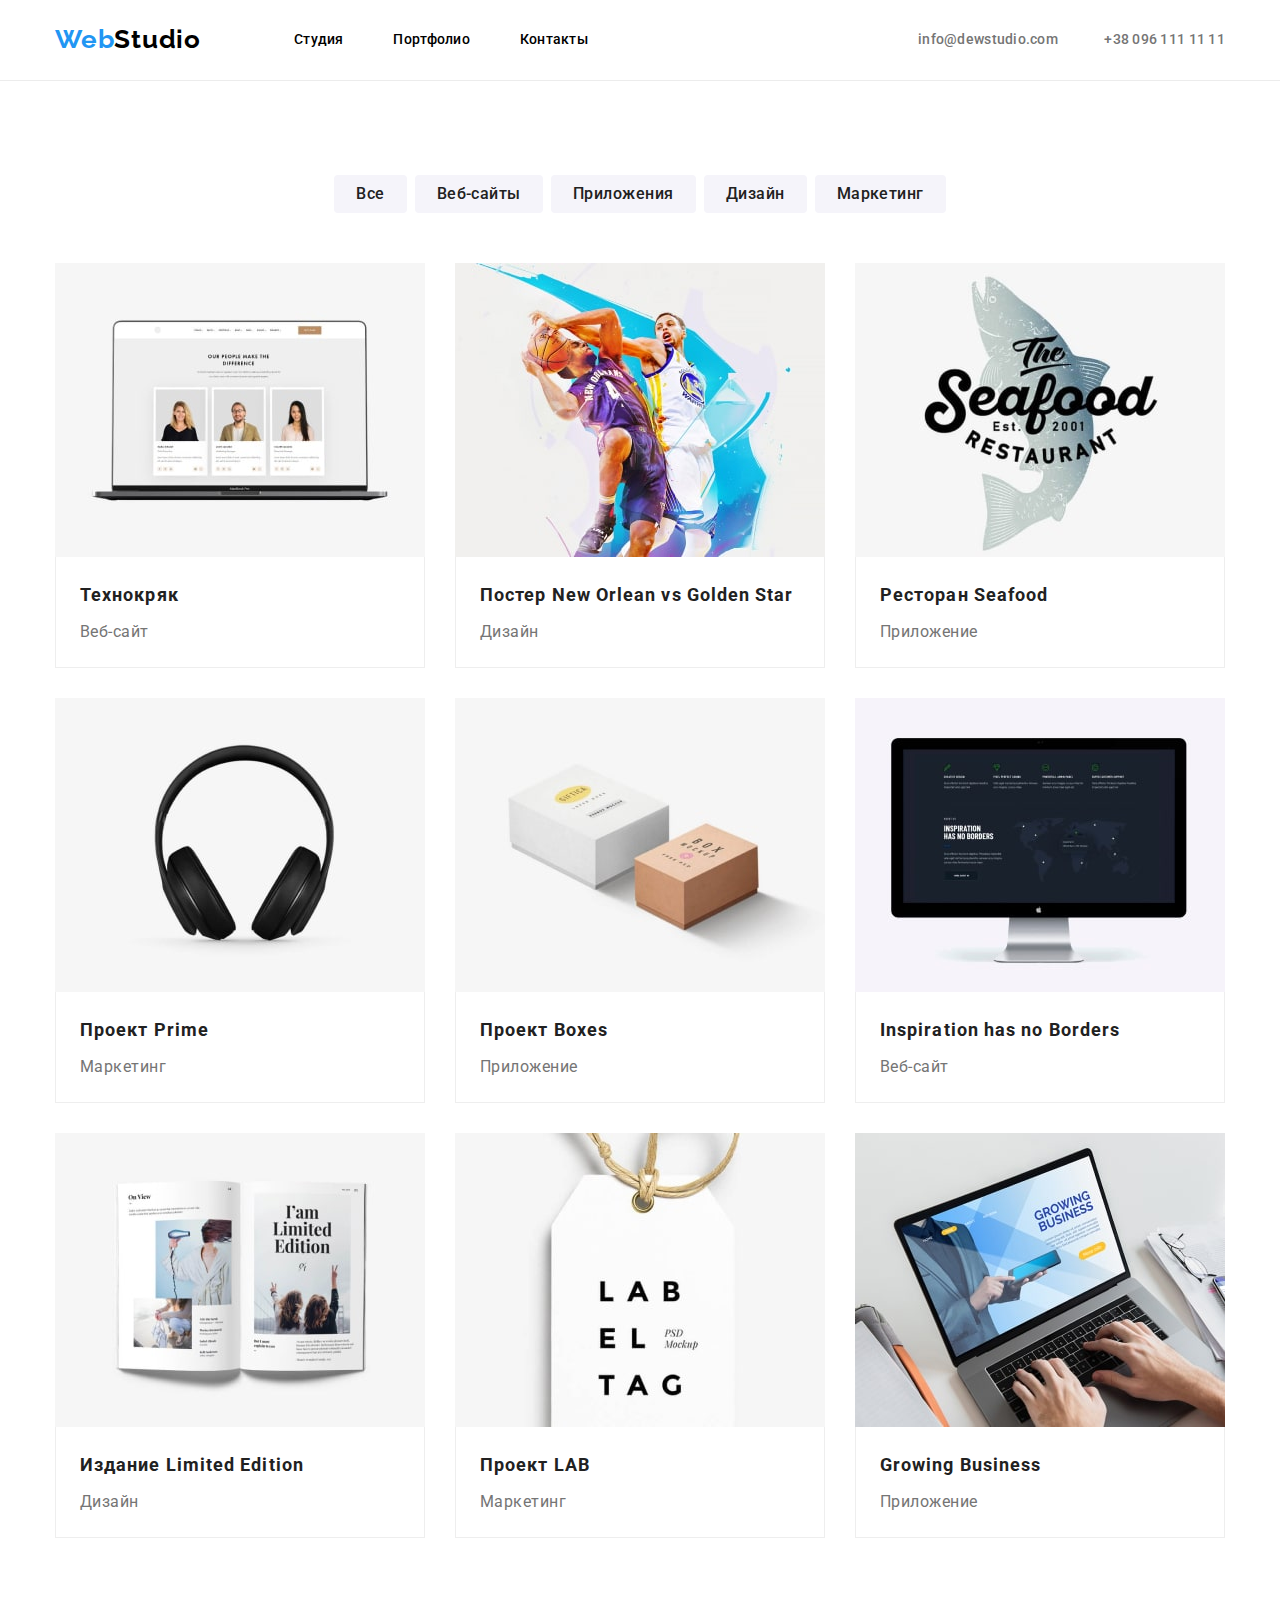
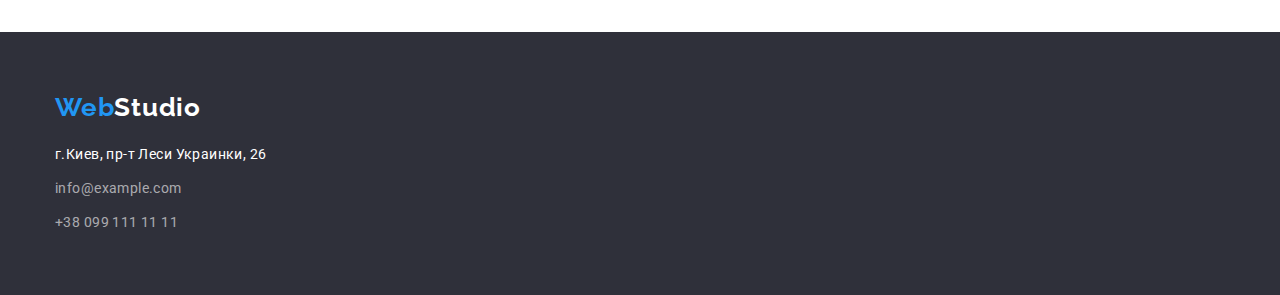
==== portfolio.html @ 41ce2f24 "Start" ====
<!DOCTYPE html>
<html lang="ru">
  <head>
    <meta charset="UTF-8" />
    <meta http-equiv="X-UA-Compatible" content="IE=edge" />
    <title>Portfolio</title>
    <meta name="viewport" content="width=device-width, initial-scale=1.0" />

    <link rel="preconnect" href="https://fonts.googleapis.com" />
    <link rel="preconnect" href="https://fonts.gstatic.com" crossorigin />
    <link
      href="https://fonts.googleapis.com/css2?family=Raleway:wght@700&family=Roboto:wght@400;500;700;900&display=swap"
      rel="stylesheet"
    />
    <link
      rel="stylesheet"
      href="https://cdnjs.cloudflare.com/ajax/libs/modern-normalize/1.0.0/modern-normalize.min.css"
    />
    <link rel="stylesheet" href="./css/styles.css" />
  </head>
  <body>
    <header class="header">
      <div class="container">
        <div class="flexer">
          <nav class="header-navigation">
            <a href="./" class="logo"><span class="blue">Web</span>Studio</a>
            <ul class="header-list">
              <li class="header-item">
                <a href="./" class="header-link">Студия</a>
              </li>
              <li class="header-item">
                <a href="./portfolio.html" class="header-link">Портфолио</a>
              </li>
              <li class="header-item">
                <a href="/contact/" class="header-link">Контакты</a>
              </li>
            </ul>
          </nav>
          <div class="head-address">
            <a href="mailto:info@dewstudio.com">info@dewstudio.com</a>
            <a href="tel:+380961111111">+38 096 111 11 11</a>
          </div>
        </div>
      </div>
    </header>
    <main class="portfolio-main">
      <section class="portfolio section">
        <div class="container">
          <ul class="portfolio-buttons">
            <li class="portfolio-item">
              <button type="button" class="portfolio-button">Все</button>
            </li>
            <li class="portfolio-item">
              <button type="button" class="portfolio-button">Веб-сайты</button>
            </li>
            <li class="portfolio-item">
              <button type="button" class="portfolio-button">Приложения</button>
            </li>
            <li class="portfolio-item">
              <button type="button" class="portfolio-button">Дизайн</button>
            </li>
            <li class="portfolio-item">
              <button type="button" class="portfolio-button">Маркетинг</button>
            </li>
          </ul>
          <!--!Gallery-->
          <ul class="gallery-list">
            <li class="gallery-item">
              <img
                src="./images/portfolio-1.jpg"
                alt="Экран ноутбука с загруженым сайтом"
                width="370"
                class="gallery-image"
              />
              <div class="gallery-caption">
                <h3 class="gallery-title">Технокряк</h3>
                <p class="gallery-text">Веб-сайт</p>
              </div>
            </li>
            <li class="gallery-item">
              <img
                src="./images/portfolio-2.jpg"
                alt="Два спортсмена играют в баскетбол"
                width="370"
                class="gallery-image"
              />
              <div class="gallery-caption">
                <h3 class="gallery-title">Постер New Orlean vs Golden Star</h3>
                <p class="gallery-text">Дизайн</p>
              </div>
            </li>
            <li class="gallery-item">
              <img
                src="./images/portfolio-3.jpg"
                alt="Красивый логотип ресторана"
                width="370"
                class="gallery-image"
              />
              <div class="gallery-caption">
                <h3 class="gallery-title">Ресторан Seafood</h3>
                <p class="gallery-text">Приложение</p>
              </div>
            </li>
            <li class="gallery-item">
              <img
                src="./images/portfolio-4.jpg"
                alt="Изображение наушников"
                width="370"
                class="gallery-image"
              />
              <div class="gallery-caption">
                <h3 class="gallery-title">Проект Prime</h3>
                <p class="gallery-text">Маркетинг</p>
              </div>
            </li>
            <li class="gallery-item">
              <img
                src="./images/portfolio-5.jpg"
                alt="Две коробки"
                width="370"
                class="gallery-image"
              />
              <div class="gallery-caption">
                <h3 class="gallery-title">Проект Boxes</h3>
                <p class="gallery-text">Приложение</p>
              </div>
            </li>
            <li class="gallery-item">
              <img
                src="./images/portfolio-6.jpg"
                alt="Экран монитора"
                width="370"
                class="gallery-image"
              />
              <div class="gallery-caption">
                <h3 class="gallery-title">Inspiration has no Borders</h3>
                <p class="gallery-text">Веб-сайт</p>
              </div>
            </li>
            <li class="gallery-item">
              <img
                src="./images/portfolio-7.jpg"
                alt="Раскрытая книга"
                width="370"
                class="gallery-image"
              />
              <div class="gallery-caption">
                <h3 class="gallery-title">Издание Limited Edition</h3>
                <p class="gallery-text">Дизайн</p>
              </div>
            </li>
            <li class="gallery-item">
              <img
                src="./images/portfolio-8.jpg"
                alt="Изображение бирки на веревке"
                width="370"
                class="gallery-image"
              />
              <div class="gallery-caption">
                <h3 class="gallery-title">Проект LAB</h3>
                <p class="gallery-text">Маркетинг</p>
              </div>
            </li>
            <li class="gallery-item">
              <img
                src="./images/portfolio-9.jpg"
                alt="Некто печатает на ноутбуке"
                width="370"
                class="gallery-image"
              />
              <div class="gallery-caption">
                <h3 class="gallery-title">Growing Business</h3>
                <p class="gallery-text">Приложение</p>
              </div>
            </li>
          </ul>
        </div>
      </section>
    </main>
    <footer class="footer">
      <div class="container">
        <a href="./" class="logo"><span class="blue">Web</span>Studio</a>
        <address class="address">
          <p>г.Киев, пр-т Леси Украинки, 26</p>
          <a class="footer-link" href="mailto:info@dewstudio.com">
            info@example.com
          </a>
          <a class="footer-link" href="tel:+380991111111">+38 099 111 11 11</a>
        </address>
      </div>
    </footer>
  </body>
</html>
---- css/styles.css ----
:root {
  --bg-color: #2f303a;
  --accent-color: #2196f3;
  --text-color: #757575;
  --caption-color: #212121;
  --grey-background: #f5f4fa;
}
h1,
h2,
h3,
h4,
h5,
h6,
p {
  margin: 0;
}

ul {
  margin: 0;
  padding: 0;
  list-style: none;
}

button {
  cursor: pointer;
  font-style: inherit;
}

img {
  display: block;
}

body {
  font-family: "Roboto", sans-serif;
  color: var(--text-color);
}
.container {
  width: 1200px;
  padding: 0 15px;
  margin: 0 auto;
}
.section {
  padding-top: 94px;
  padding-bottom: 94px;
}
/* .flex {
  display: flex;
} */
.blue {
  color: var(--accent-color);
}
/* Section Header */
.header {
  padding-top: 24px;
  padding-bottom: 25px;
  border-bottom: 1px solid #ececec;
}
.flexer {
  display: flex;
  justify-content: space-between;
  align-items: center;
}
.header-navigation {
  display: flex;
  align-items: center;
  background-color: #fff;
}
.logo {
  margin-right: 93px;
  font-family: Raleway;
  font-weight: 700;
  font-size: 26px;
  line-height: 1.2;
  letter-spacing: 0.03em;
  text-decoration: none;
  color: #000000;
}
.header-list {
  width: 294px;
  display: flex;
  justify-content: space-between;
}
.header-item {
  font-weight: 500;
  font-size: 14px;
  line-height: 1.2;
  letter-spacing: 0.02em;
}
.header-link {
  text-decoration: none;
  color: #000000;
}
.header-link:hover,
.header-link:focus {
  color: var(--accent-color);
}
.head-address {
  display: flex;
  justify-content: space-between;
  width: 307px;
}
.head-address a {
  text-decoration: none;
  font-weight: 500;
  font-size: 14px;
  line-height: 1.2;
  letter-spacing: 0.02em;
  color: var(--text-color);
}
.head-address a:hover,
.head-address a:focus {
  color: var(--accent-color);
}

/* Section Hero */
.hero {
  padding-top: 200px;
  background: var(--bg-color);
  height: 600px;
}
.hero-title {
  width: 696px;
  text-align: center;
  margin: 0 auto;
  color: #ffffff;
  font-weight: 900;
  font-size: 44px;
  line-height: 1.36;
  letter-spacing: 0.06em;
  text-transform: uppercase;
}
.hero-button {
  display: block;
  width: 200px;
  height: 50px;
  margin-left: auto;
  margin-right: auto;
  margin-top: 30px;
  border-radius: 4px;
  border: 0px;
  font-family: inherit;
  font-weight: 700;
  font-size: 16px;
  line-height: 1.87;
  letter-spacing: 0.06em;
  background-color: var(--accent-color);
  color: #ffffff;
}
/*Section Features*/
.features-list {
  display: flex;
  /*justify-content: space-between; */
}
.features-item {
  width: 270px;
  margin-right: 30px;
}
.features-item:last-child {
  margin: 0;
}
.features-title {
  font-weight: 700;
  font-size: 14px;
  line-height: 1.14;
  letter-spacing: 0.03em;
  text-transform: uppercase;
  color: var(--caption-color);
  margin-bottom: 10px;
}
.features-text {
  font-size: 14px;
  line-height: 1.71;
  letter-spacing: 0.03em;
}
/*Section Works*/
.works {
  padding-top: 0;
}
.works-title {
  font-weight: 700;
  font-size: 36px;
  line-height: 1.16;
  text-align: center;
  letter-spacing: 0.03em;
  color: var(--caption-color);
  margin-bottom: 50px;
}
.works-list {
  display: flex;
  flex-wrap: wrap;
  margin-top: -30px;
  margin-right: -30px;
}
.works-item {
  font-weight: 500;
  font-size: 14px;
  line-height: 1.14;
  letter-spacing: 0.02em;
  margin-right: 30px;
  margin-top: 30px;
  flex-basis: calc((100% - 90px) / 3);
}
/*Section Command*/
.command {
  background-color: var(--grey-background);
}
.command-title {
  font-weight: 700;
  font-size: 36px;
  line-height: 1.16;
  text-align: center;
  letter-spacing: 0.03em;
  color: var(--caption-color);
  margin-bottom: 50px;
}
.command-list {
  display: flex;
  flex-wrap: wrap;
  margin-right: -30px;
  margin-top: -30px;
}
.command-item {
  border-radius: 5px;
  background-color: #ffffff;
  box-shadow: 0 2px 2px rgba(2, 2, 2, 0.342);
  padding-bottom: 30px;
  margin-right: 30px;
  margin-top: 30px;
  flex-basis: calc((100% - 120px) / 4);
}
.command-img-title {
  margin-top: 30px;
  margin-bottom: 10px;
  font-weight: 500;
  font-size: 16px;
  line-height: 1.187;
  text-align: center;
  letter-spacing: 0.03em;
  color: var(--caption-color);
}
.command-text {
  font-size: 16px;
  line-height: 1.187;
  text-align: center;
  letter-spacing: 0.03em;
}
/*Footer*/
.footer {
  background-color: var(--bg-color);
  padding: 60px 0;
}
.footer .logo {
  color: #ffffff;
}
.address {
  margin-top: 20px;
  display: block;
  font-style: normal;
  font-size: 14px;
  line-height: 1.71;
  letter-spacing: 0.03em;
  color: #ffffff;
}
.footer-link {
  display: block;
  color: rgba(255, 255, 255, 0.6);
  margin-top: 10px;
  text-decoration: none;
}
.footer-link:hover,
.footer-link:focus {
  color: var(--accent-color);
}

/*Stranica Portfolio*/
/* Section Portfolio */
.portfolio-buttons {
  display: flex;
  justify-content: center;
  margin-bottom: 50px;
}
.portfolio-item {
  margin-right: 8px;
}
.portfolio-item:last-child {
  margin-right: 0;
}
.portfolio-button {
  display: block;
  padding: 6px 22px;
  font-family: inherit;
  font-weight: 500;
  font-size: 16px;
  line-height: 1.625;
  text-align: center;
  letter-spacing: 0.03em;
  border: 0px;
  border-radius: 4px;
  color: var(--caption-color);
  background-color: var(--grey-background);
}
.portfolio-button:hover,
.portfolio-button:focus {
  color: #ffffff;
  background-color: var(--accent-color);
  box-shadow: 0px 3px 2px rgba(0, 0, 0, 0.3);
}

.gallery-list {
  display: flex;
  flex-wrap: wrap;
  margin-left: -30px;
  margin-top: -30px;
}
.gallery-item {
  margin-left: 30px;
  margin-top: 30px;
  flex-basis: calc((100% - 90px) / 3);
}
.gallery-caption {
  padding: 20px 24px;
  border-left: 1px solid #eeeeee;
  border-right: 1px solid #eeeeee;
  border-bottom: 1px solid #eeeeee;
}
.gallery-title {
  margin-bottom: 4px;
  font-weight: 700;
  font-size: 18px;
  line-height: 2;
  letter-spacing: 0.06em;
  color: var(--caption-color);
}
.gallery-text {
  font-size: 16px;
  line-height: 1.875;
  letter-spacing: 0.03em;
}
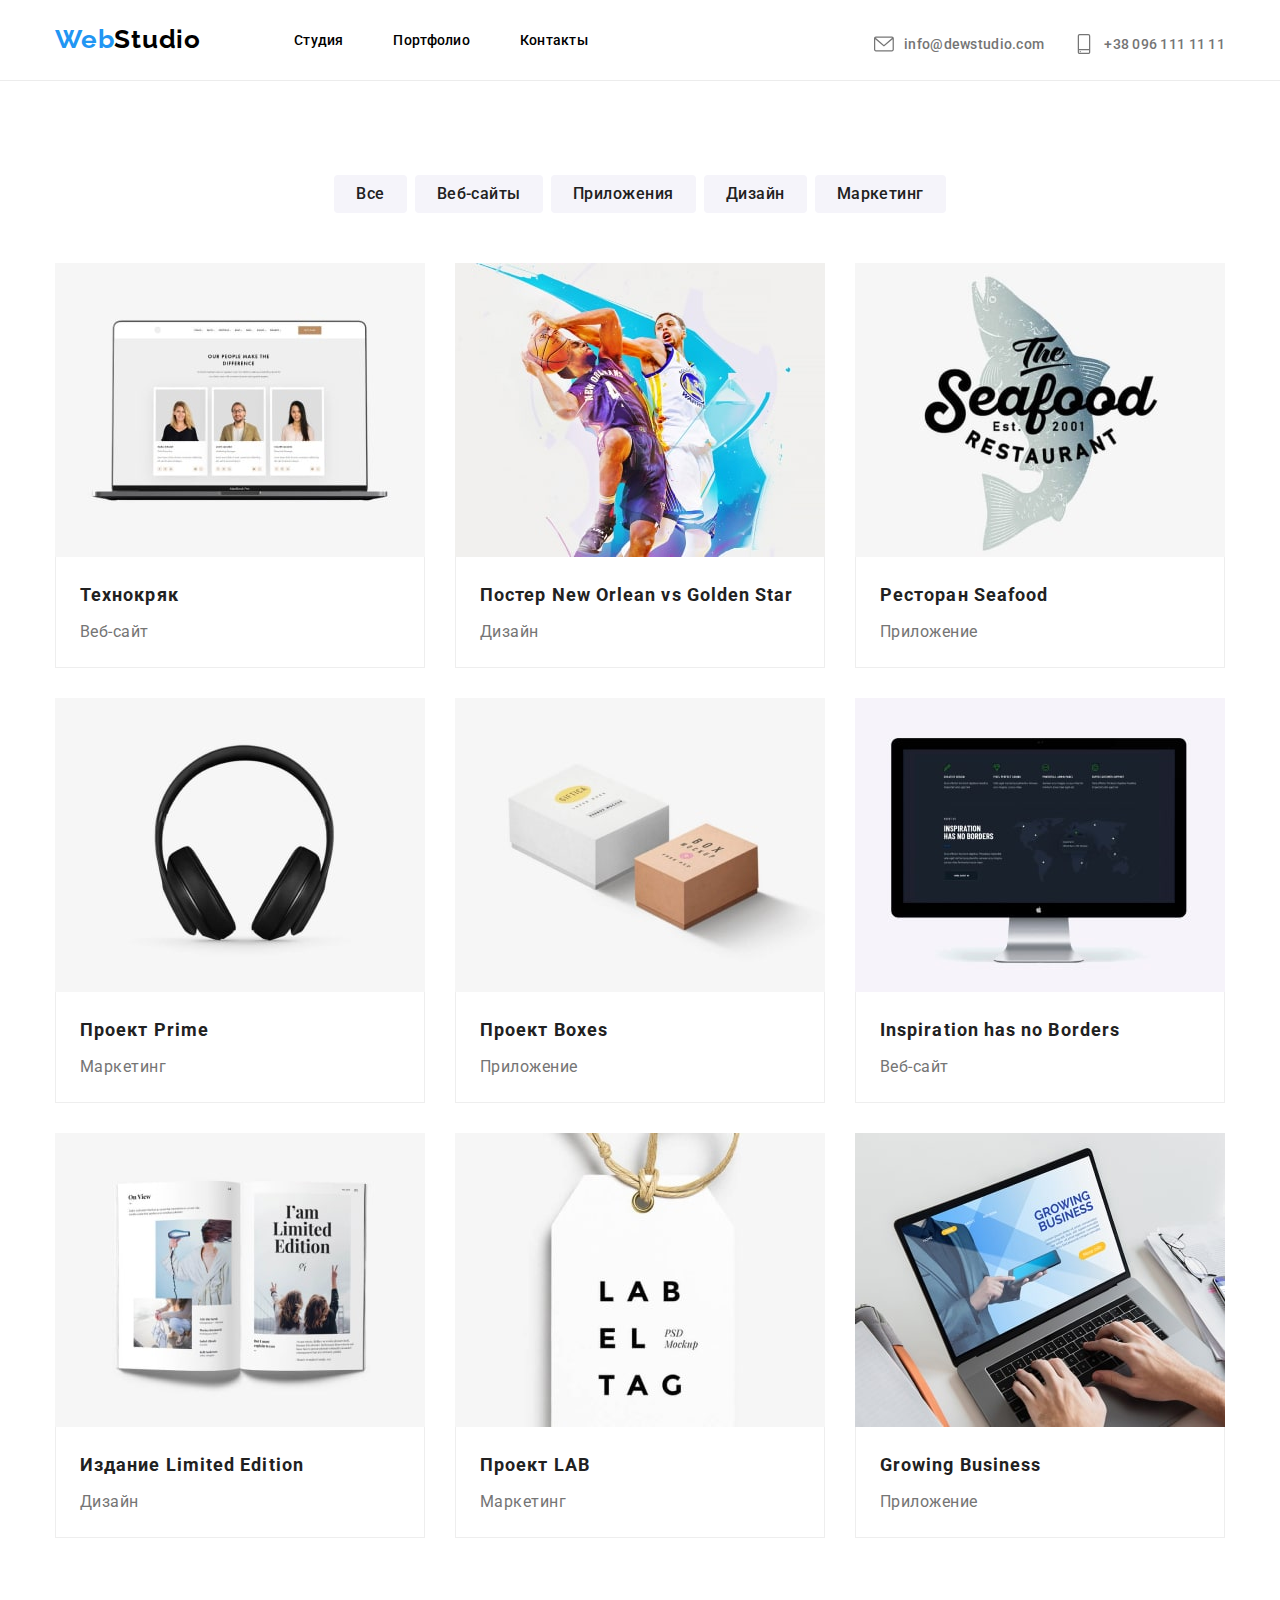
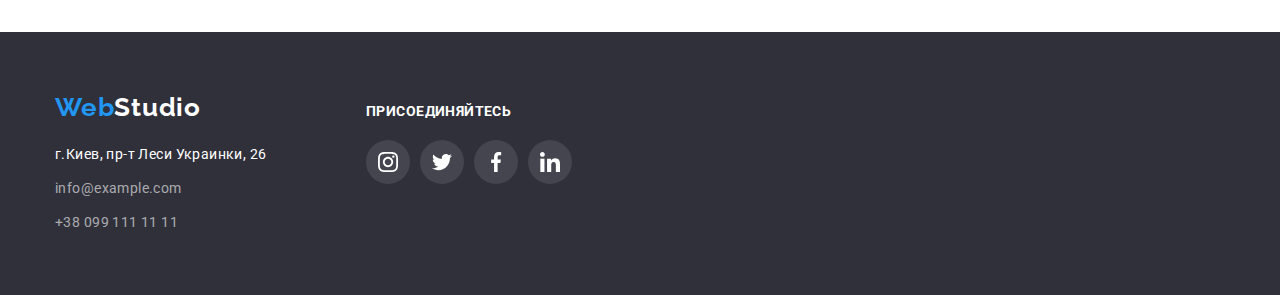
==== commit 543f203b: "sprite - header footer" ====
--- a/portfolio.html
+++ b/portfolio.html
@@ -36,10 +36,30 @@
               </li>
             </ul>
           </nav>
-          <div class="head-address">
-            <a href="mailto:info@dewstudio.com">info@dewstudio.com</a>
-            <a href="tel:+380961111111">+38 096 111 11 11</a>
-          </div>
+          <!-- <div class="head-address"> -->
+          <ul class="head-address-list">
+            <li class="head-address-item">
+              <a href="mailto:info@dewstudio.com" class="head-address-link">
+                <svg class="head-address-icon"
+                  width="20"
+                  height="20">
+                <use href="./images/icons.svg#envelope">
+              </svg>
+              <p>info@dewstudio.com</p> 
+            </a>
+            </li>
+            <li class="head-address-item">
+              <a href="tel:+380961111111" class="head-address-link">
+                <svg class="head-address-icon"
+                  width="20"
+                  height="20">
+                <use href="./images/icons.svg#smartphone">
+              </svg>
+              <p>+38 096 111 11 11</p>
+            </a>
+            </li>
+          </ul>
+          <!-- </div> -->
         </div>
       </div>
     </header>
@@ -178,15 +198,52 @@
       </section>
     </main>
     <footer class="footer">
-      <div class="container">
-        <a href="./" class="logo"><span class="blue">Web</span>Studio</a>
-        <address class="address">
-          <p>г.Киев, пр-т Леси Украинки, 26</p>
-          <a class="footer-link" href="mailto:info@dewstudio.com">
-            info@example.com
-          </a>
-          <a class="footer-link" href="tel:+380991111111">+38 099 111 11 11</a>
-        </address>
+      <div class="container footer-content">
+        <div class="footer-left">
+          <a href="./" class="logo"><span class="blue">Web</span>Studio</a>
+          <address class="address">
+            <p>г.Киев, пр-т Леси Украинки, 26</p>
+            <a class="footer-link" href="mailto:info@dewstudio.com">
+              info@example.com
+            </a>
+            <a class="footer-link" href="tel:+380991111111"
+              >+38 099 111 11 11</a
+            >
+          </address>
+        </div>
+        <div class="invite">
+          <h2 class="invite-title">Присоединяйтесь</h2>
+          <ul class="invite-list">
+            <li class="invite-item">
+              <a href="" class="invite-link">
+                <svg class="invite-icon" width="20" height="20">
+                  <use href="./images/icons.svg#instagram">
+                </svg>
+              </a>
+            </li>
+            <li class="invite-item">
+              <a href="" class="invite-link">
+                <svg class="invite-icon" width="20" height="20">
+                  <use href="./images/icons.svg#twitter">
+                </svg>
+              </a>
+            </li>
+            <li class="invite-item">
+              <a href="" class="invite-link">
+                <svg class="invite-icon" width="20" height="20">
+                  <use href="./images/icons.svg#facebook">
+                </svg>
+              </a>
+            </li>
+            <li class="invite-item">
+              <a href="" class="invite-link">
+                <svg class="invite-icon" width="20" height="20">
+                  <use href="./images/icons.svg#linkedin">
+                </svg>
+              </a>
+            </li>
+          </ul>
+        </div>
       </div>
     </footer>
   </body>
--- a/css/styles.css
+++ b/css/styles.css
@@ -28,6 +28,8 @@
 
 img {
   display: block;
+  max-width: 100%;
+  height: auto;
 }
 
 body {
@@ -51,8 +53,8 @@
 }
 /* Section Header */
 .header {
-  padding-top: 24px;
-  padding-bottom: 25px;
+  /* padding-top: 24px;
+  padding-bottom: 25px; */
   border-bottom: 1px solid #ececec;
 }
 .flexer {
@@ -87,37 +89,81 @@
   letter-spacing: 0.02em;
 }
 .header-link {
+  /* display: block; */
+  padding-top: 32px;
+  /* padding-bottom: 24px; */
   text-decoration: none;
   color: #000000;
+  display: flex;
+  flex-direction: column;
+  justify-content: space-between;
+  height: 80px;
 }
 .header-link:hover,
 .header-link:focus {
   color: var(--accent-color);
 }
-.head-address {
-  display: flex;
-  justify-content: space-between;
-  width: 307px;
-}
-.head-address a {
+
+.header-link:hover::after {
+  content: "";
+  width: 100%;
+  height: 5px;
+  background-image: linear-gradient(var(--accent-color), var(--accent-color));
+  border-radius: 3px;
+}
+
+.head-address-list {
+  display: flex;
+}
+
+.head-address-item:last-child {
+  /* display: block; */
+  margin-left: 30px;
+}
+.head-address-link {
+  display: flex;
+  align-items: center;
   text-decoration: none;
   font-weight: 500;
   font-size: 14px;
   line-height: 1.2;
   letter-spacing: 0.02em;
   color: var(--text-color);
-}
-.head-address a:hover,
-.head-address a:focus {
+  padding-top: 32px;
+  padding-bottom: 24px;
+}
+.head-address-link:hover,
+.head-address-link:focus {
   color: var(--accent-color);
+}
+.head-address-icon {
+  fill: currentColor;
+  margin-right: 10px;
 }
 
 /* Section Hero */
 .hero {
+  padding: 0;
+  /* height: 600px; */
+  /* background-image: url("./images/hero-img.jpg");*/
+  background-color: var(--bg-color);
+}
+
+.hero-content {
   padding-top: 200px;
-  background: var(--bg-color);
-  height: 600px;
-}
+  margin: 0 auto;
+  width: 1600px;
+  background-image: linear-gradient(
+      rgba(47, 48, 58, 0.4),
+      rgba(47, 48, 58, 0.4)
+    ),
+    url("../images/hero-img.jpg");
+  background-repeat: no-repeat;
+  background-position: center;
+  background-size: contain;
+  padding-bottom: 200px;
+}
+
 .hero-title {
   width: 696px;
   text-align: center;
@@ -131,8 +177,7 @@
 }
 .hero-button {
   display: block;
-  width: 200px;
-  height: 50px;
+  padding: 10px 32px;
   margin-left: auto;
   margin-right: auto;
   margin-top: 30px;
@@ -147,6 +192,38 @@
   color: #ffffff;
 }
 /*Section Features*/
+.features {
+  padding-top: 94px;
+}
+.features-item::before {
+  display: block;
+  content: "";
+  height: 120px;
+  width: 100%;
+  /* outline: 1px solid #212121; */
+  background-repeat: no-repeat;
+  background-position: center;
+  background-size: 70px;
+  background-color: #f5f4fa;
+  margin-bottom: 30px;
+  border-radius: 4px;
+}
+
+.icon-antenna::before {
+  background-image: url(../images/svg/antenna.svg);
+}
+
+.icon-clock::before {
+  background-image: url(../images/svg/clock.svg);
+}
+
+.icon-diagram::before {
+  background-image: url(../images/svg/diagram.svg);
+}
+
+.icon-astronaut::before {
+  background-image: url(../images/svg/astronaut.svg);
+}
 .features-list {
   display: flex;
   /*justify-content: space-between; */
@@ -173,9 +250,9 @@
   letter-spacing: 0.03em;
 }
 /*Section Works*/
-.works {
+/* .works {
   padding-top: 0;
-}
+} */
 .works-title {
   font-weight: 700;
   font-size: 36px;
@@ -213,6 +290,7 @@
   color: var(--caption-color);
   margin-bottom: 50px;
 }
+
 .command-list {
   display: flex;
   flex-wrap: wrap;
@@ -222,11 +300,14 @@
 .command-item {
   border-radius: 5px;
   background-color: #ffffff;
-  box-shadow: 0 2px 2px rgba(2, 2, 2, 0.342);
   padding-bottom: 30px;
   margin-right: 30px;
   margin-top: 30px;
   flex-basis: calc((100% - 120px) / 4);
+  /* material shadow v1 */
+  box-shadow: 0px 1px 3px rgba(0, 0, 0, 0.12), 0px 1px 1px rgba(0, 0, 0, 0.14),
+    0px 2px 1px rgba(0, 0, 0, 0.2);
+  border-radius: 0px 0px 4px 4px;
 }
 .command-img-title {
   margin-top: 30px;
@@ -244,10 +325,28 @@
   text-align: center;
   letter-spacing: 0.03em;
 }
+/*section customers*/
+.customers-title {
+  font-weight: 700;
+  font-size: 36px;
+  line-height: 1.16;
+  text-align: center;
+  letter-spacing: 0.03em;
+  color: var(--caption-color);
+  margin-bottom: 50px;
+}
 /*Footer*/
 .footer {
   background-color: var(--bg-color);
   padding: 60px 0;
+  margin: 0 auto;
+}
+
+.footer-content {
+  display: flex;
+}
+.footer-left {
+  width: 231px;
 }
 .footer .logo {
   color: #ffffff;
@@ -270,6 +369,52 @@
 .footer-link:hover,
 .footer-link:focus {
   color: var(--accent-color);
+}
+
+.invite {
+  margin-left: 68px;
+  padding: 12px;
+}
+.invite-title {
+  font-weight: 700;
+  font-size: 14px;
+  line-height: 1.14;
+  letter-spacing: 0.03em;
+  text-transform: uppercase;
+  color: #ffffff;
+  margin-bottom: 20px;
+}
+.invite-list {
+  display: flex;
+  padding: 0;
+  margin: 0;
+}
+
+.invite-item + .invite-item {
+  margin-left: 10px;
+}
+
+.invite-link {
+  display: flex;
+  justify-content: center;
+  align-items: center;
+  width: 44px;
+  height: 44px;
+  /* padding: 3px; */
+  border-radius: 50%;
+  background-color: rgba(255, 255, 255, 0.1);
+}
+
+.invite-link:hover,
+.invate-link:focus {
+  background-color: var(--accent-color);
+}
+
+.invite-icon {
+  /* width: 44px;
+  height: 44px; */
+  /* background: rgba(255, 255, 255, 0); */
+  fill: #ffffff;
 }
 
 /*Stranica Portfolio*/
@@ -303,7 +448,10 @@
 .portfolio-button:focus {
   color: #ffffff;
   background-color: var(--accent-color);
-  box-shadow: 0px 3px 2px rgba(0, 0, 0, 0.3);
+  /* shadow-middle */
+  box-shadow: 0px 3px 1px rgba(0, 0, 0, 0.1), 0px 1px 2px rgba(0, 0, 0, 0.08),
+    0px 2px 2px rgba(0, 0, 0, 0.12);
+  border-radius: 4px;
 }
 
 .gallery-list {
@@ -313,9 +461,14 @@
   margin-top: -30px;
 }
 .gallery-item {
+  cursor: pointer;
   margin-left: 30px;
   margin-top: 30px;
   flex-basis: calc((100% - 90px) / 3);
+}
+.gallery-item:hover {
+  box-shadow: 0px 1px 1px rgba(0, 0, 0, 0.12), 0px 4px 4px rgba(0, 0, 0, 0.06),
+    1px 4px 6px rgba(0, 0, 0, 0.16);
 }
 .gallery-caption {
   padding: 20px 24px;
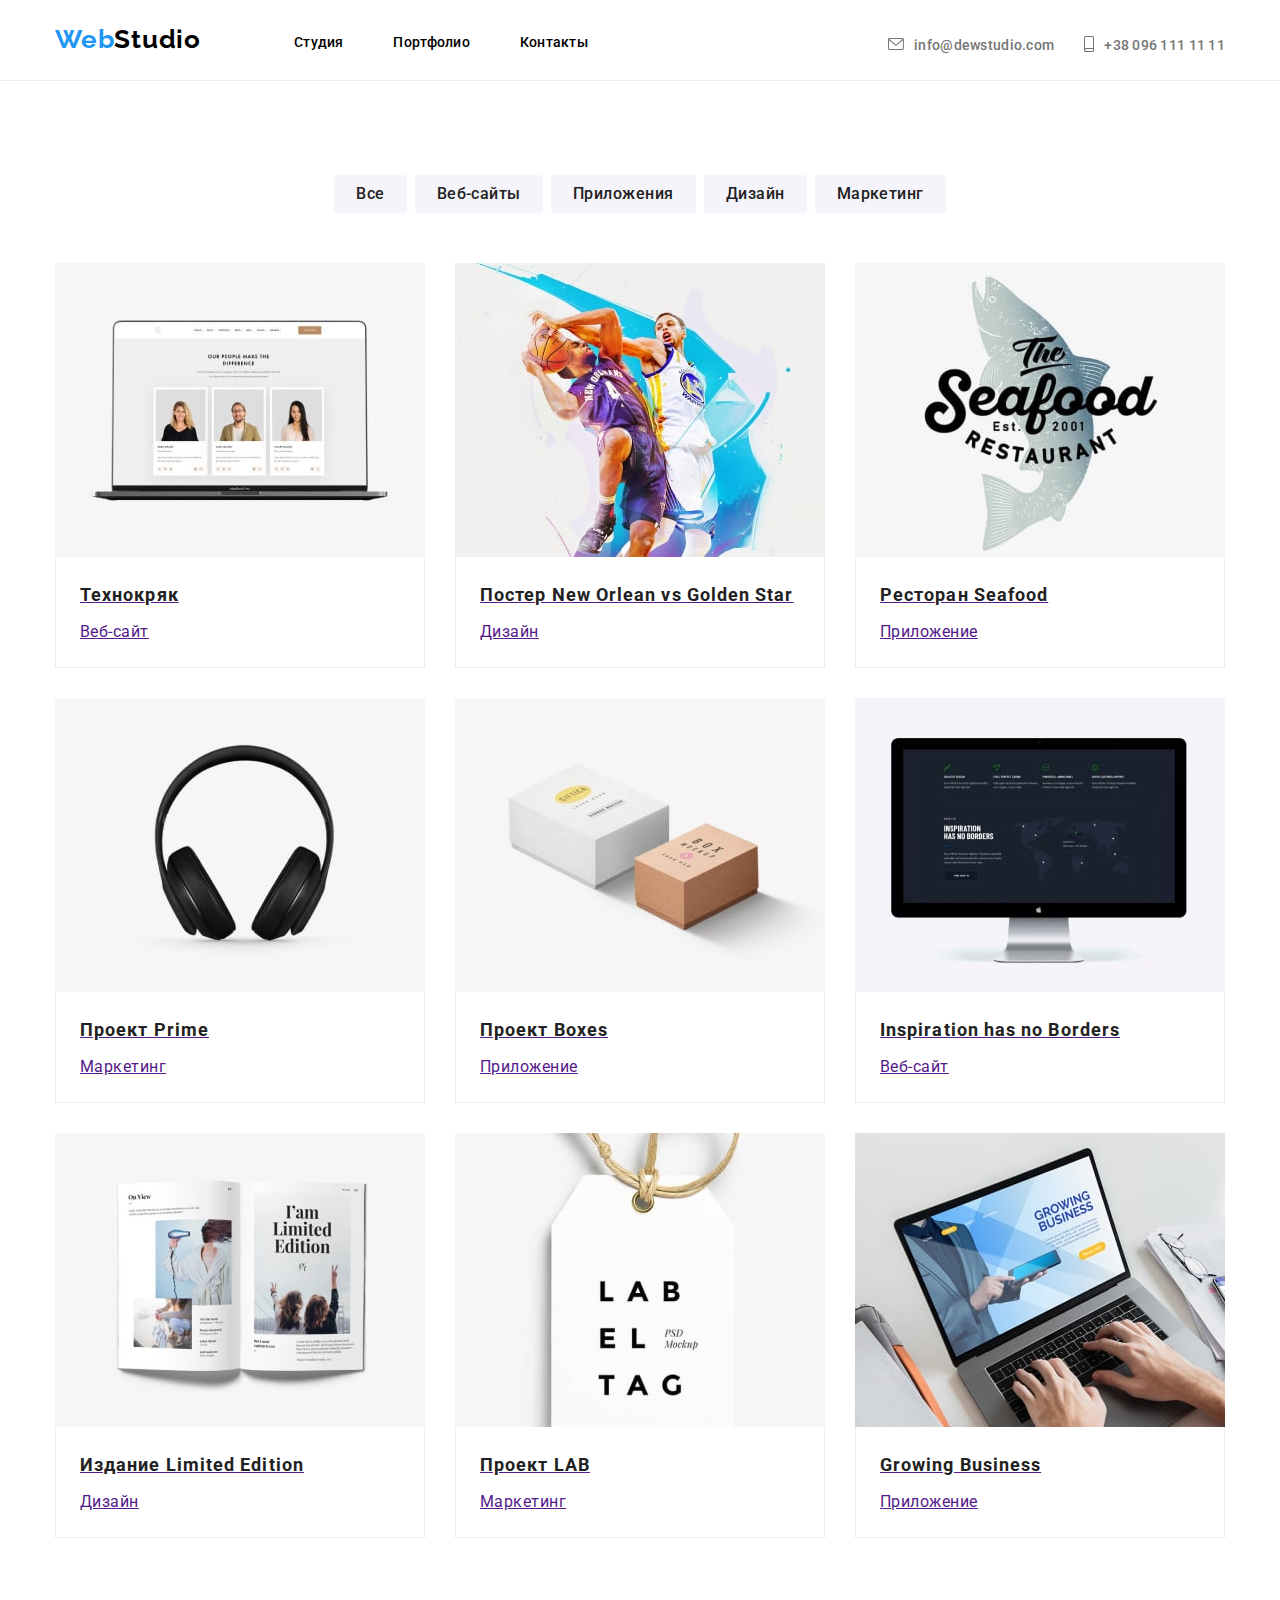
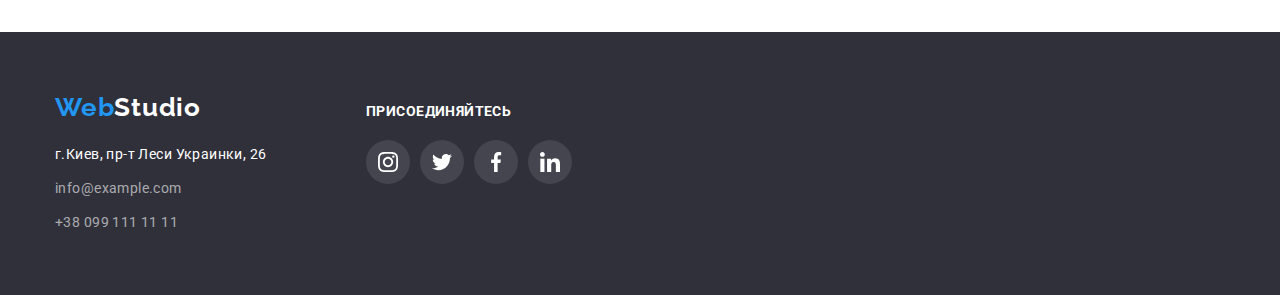
==== commit d424f1f2: "Final my" ====
--- a/portfolio.html
+++ b/portfolio.html
@@ -36,13 +36,13 @@
               </li>
             </ul>
           </nav>
-          <!-- <div class="head-address"> -->
+          
           <ul class="head-address-list">
             <li class="head-address-item">
               <a href="mailto:info@dewstudio.com" class="head-address-link">
                 <svg class="head-address-icon"
-                  width="20"
-                  height="20">
+                  width="16"
+                  height="12">
                 <use href="./images/icons.svg#envelope">
               </svg>
               <p>info@dewstudio.com</p> 
@@ -51,15 +51,15 @@
             <li class="head-address-item">
               <a href="tel:+380961111111" class="head-address-link">
                 <svg class="head-address-icon"
-                  width="20"
-                  height="20">
+                  width="10"
+                  height="16">
                 <use href="./images/icons.svg#smartphone">
               </svg>
               <p>+38 096 111 11 11</p>
             </a>
             </li>
           </ul>
-          <!-- </div> -->
+          
         </div>
       </div>
     </header>
@@ -86,6 +86,7 @@
           <!--!Gallery-->
           <ul class="gallery-list">
             <li class="gallery-item">
+              <a href="" class="gallery-link">
               <img
                 src="./images/portfolio-1.jpg"
                 alt="Экран ноутбука с загруженым сайтом"
@@ -96,8 +97,10 @@
                 <h3 class="gallery-title">Технокряк</h3>
                 <p class="gallery-text">Веб-сайт</p>
               </div>
-            </li>
-            <li class="gallery-item">
+              </a>
+            </li>
+            <li class="gallery-item">
+              <a href="" class="gallery-link">
               <img
                 src="./images/portfolio-2.jpg"
                 alt="Два спортсмена играют в баскетбол"
@@ -108,8 +111,10 @@
                 <h3 class="gallery-title">Постер New Orlean vs Golden Star</h3>
                 <p class="gallery-text">Дизайн</p>
               </div>
-            </li>
-            <li class="gallery-item">
+            </a>
+            </li>
+            <li class="gallery-item">
+              <a href="" class="gallery-link">
               <img
                 src="./images/portfolio-3.jpg"
                 alt="Красивый логотип ресторана"
@@ -120,8 +125,10 @@
                 <h3 class="gallery-title">Ресторан Seafood</h3>
                 <p class="gallery-text">Приложение</p>
               </div>
-            </li>
-            <li class="gallery-item">
+            </a>
+            </li>
+            <li class="gallery-item">
+              <a href="" class="gallery-link">
               <img
                 src="./images/portfolio-4.jpg"
                 alt="Изображение наушников"
@@ -132,8 +139,10 @@
                 <h3 class="gallery-title">Проект Prime</h3>
                 <p class="gallery-text">Маркетинг</p>
               </div>
-            </li>
-            <li class="gallery-item">
+            </a>
+            </li>
+            <li class="gallery-item">
+              <a href="" class="gallery-link">
               <img
                 src="./images/portfolio-5.jpg"
                 alt="Две коробки"
@@ -144,8 +153,10 @@
                 <h3 class="gallery-title">Проект Boxes</h3>
                 <p class="gallery-text">Приложение</p>
               </div>
-            </li>
-            <li class="gallery-item">
+            </a>
+            </li>
+            <li class="gallery-item">
+              <a href="" class="gallery-link">
               <img
                 src="./images/portfolio-6.jpg"
                 alt="Экран монитора"
@@ -156,8 +167,10 @@
                 <h3 class="gallery-title">Inspiration has no Borders</h3>
                 <p class="gallery-text">Веб-сайт</p>
               </div>
-            </li>
-            <li class="gallery-item">
+            </a>
+            </li>
+            <li class="gallery-item">
+              <a href="" class="gallery-link">
               <img
                 src="./images/portfolio-7.jpg"
                 alt="Раскрытая книга"
@@ -168,8 +181,10 @@
                 <h3 class="gallery-title">Издание Limited Edition</h3>
                 <p class="gallery-text">Дизайн</p>
               </div>
-            </li>
-            <li class="gallery-item">
+            </a>
+            </li>
+            <li class="gallery-item">
+              <a href="" class="gallery-link">
               <img
                 src="./images/portfolio-8.jpg"
                 alt="Изображение бирки на веревке"
@@ -180,8 +195,10 @@
                 <h3 class="gallery-title">Проект LAB</h3>
                 <p class="gallery-text">Маркетинг</p>
               </div>
-            </li>
-            <li class="gallery-item">
+            </a>
+            </li>
+            <li class="gallery-item">
+              <a href="" class="gallery-link">
               <img
                 src="./images/portfolio-9.jpg"
                 alt="Некто печатает на ноутбуке"
@@ -192,6 +209,7 @@
                 <h3 class="gallery-title">Growing Business</h3>
                 <p class="gallery-text">Приложение</p>
               </div>
+            </a>
             </li>
           </ul>
         </div>
--- a/css/styles.css
+++ b/css/styles.css
@@ -4,6 +4,7 @@
   --text-color: #757575;
   --caption-color: #212121;
   --grey-background: #f5f4fa;
+  --icons-color: #afb1b8;
 }
 h1,
 h2,
@@ -89,9 +90,7 @@
   letter-spacing: 0.02em;
 }
 .header-link {
-  /* display: block; */
-  padding-top: 32px;
-  /* padding-bottom: 24px; */
+  padding-top: 34px;
   text-decoration: none;
   color: #000000;
   display: flex;
@@ -123,6 +122,7 @@
 .head-address-link {
   display: flex;
   align-items: center;
+  align-content: center;
   text-decoration: none;
   font-weight: 500;
   font-size: 14px;
@@ -131,6 +131,9 @@
   color: var(--text-color);
   padding-top: 32px;
   padding-bottom: 24px;
+}
+.head-address-link p {
+  padding-top: 3px;
 }
 .head-address-link:hover,
 .head-address-link:focus {
@@ -195,21 +198,20 @@
 .features {
   padding-top: 94px;
 }
-.features-item::before {
+/* .features-item::before {
   display: block;
   content: "";
   height: 120px;
   width: 100%;
-  /* outline: 1px solid #212121; */
   background-repeat: no-repeat;
   background-position: center;
   background-size: 70px;
   background-color: #f5f4fa;
   margin-bottom: 30px;
   border-radius: 4px;
-}
-
-.icon-antenna::before {
+} */
+
+/* .icon-antenna::before {
   background-image: url(../images/svg/antenna.svg);
 }
 
@@ -223,7 +225,8 @@
 
 .icon-astronaut::before {
   background-image: url(../images/svg/astronaut.svg);
-}
+} */
+
 .features-list {
   display: flex;
   /*justify-content: space-between; */
@@ -248,6 +251,16 @@
   font-size: 14px;
   line-height: 1.71;
   letter-spacing: 0.03em;
+}
+.features-icon-container {
+  display: flex;
+  justify-content: center;
+  align-items: center;
+  width: 270px;
+  height: 120px;
+  background-color: var(--grey-background);
+  border-radius: 3px;
+  margin-bottom: 30px;
 }
 /*Section Works*/
 /* .works {
@@ -325,6 +338,41 @@
   text-align: center;
   letter-spacing: 0.03em;
 }
+.command-invite-list {
+  display: flex;
+  justify-content: center;
+  padding: 0;
+  margin: 16px 0 0 0;
+}
+
+.command-invite-item + .command-invite-item {
+  margin-left: 10px;
+}
+
+.command-invite-link {
+  display: flex;
+  justify-content: center;
+  align-items: center;
+  width: 44px;
+  height: 44px;
+  /* padding: 3px; */
+  border-radius: 50%;
+  color: var(--icons-color);
+}
+
+.command-invite-link:hover,
+.command-invate-link:focus {
+  background-color: var(--accent-color);
+  color: #ffffff;
+}
+
+.command-invite-icon {
+  /* width: 44px;
+  height: 44px; */
+  /* background: rgba(255, 255, 255, 0); */
+  fill: currentColor;
+}
+
 /*section customers*/
 .customers-title {
   font-weight: 700;
@@ -335,6 +383,37 @@
   color: var(--caption-color);
   margin-bottom: 50px;
 }
+.customers-list {
+  display: flex;
+  padding: 0;
+  margin: 0;
+}
+
+.customers-item + .customers-item {
+  margin-left: 30px;
+}
+
+.customers-link {
+  display: flex;
+  justify-content: center;
+  align-items: center;
+  width: 170px;
+  height: 92px;
+  border: 2px solid var(--icons-color);
+  border-radius: 3px;
+  color: var(--icons-color);
+}
+
+.customers-link:hover,
+.customers-link:focus {
+  color: var(--accent-color);
+  border: 2px solid var(--accent-color);
+}
+
+.customers-icon {
+  fill: currentColor;
+}
+
 /*Footer*/
 .footer {
   background-color: var(--bg-color);
@@ -461,12 +540,15 @@
   margin-top: -30px;
 }
 .gallery-item {
-  cursor: pointer;
+  /* cursor: pointer; */
   margin-left: 30px;
   margin-top: 30px;
   flex-basis: calc((100% - 90px) / 3);
 }
-.gallery-item:hover {
+.gallery-link {
+  display: block;
+}
+.gallery-link:hover {
   box-shadow: 0px 1px 1px rgba(0, 0, 0, 0.12), 0px 4px 4px rgba(0, 0, 0, 0.06),
     1px 4px 6px rgba(0, 0, 0, 0.16);
 }
